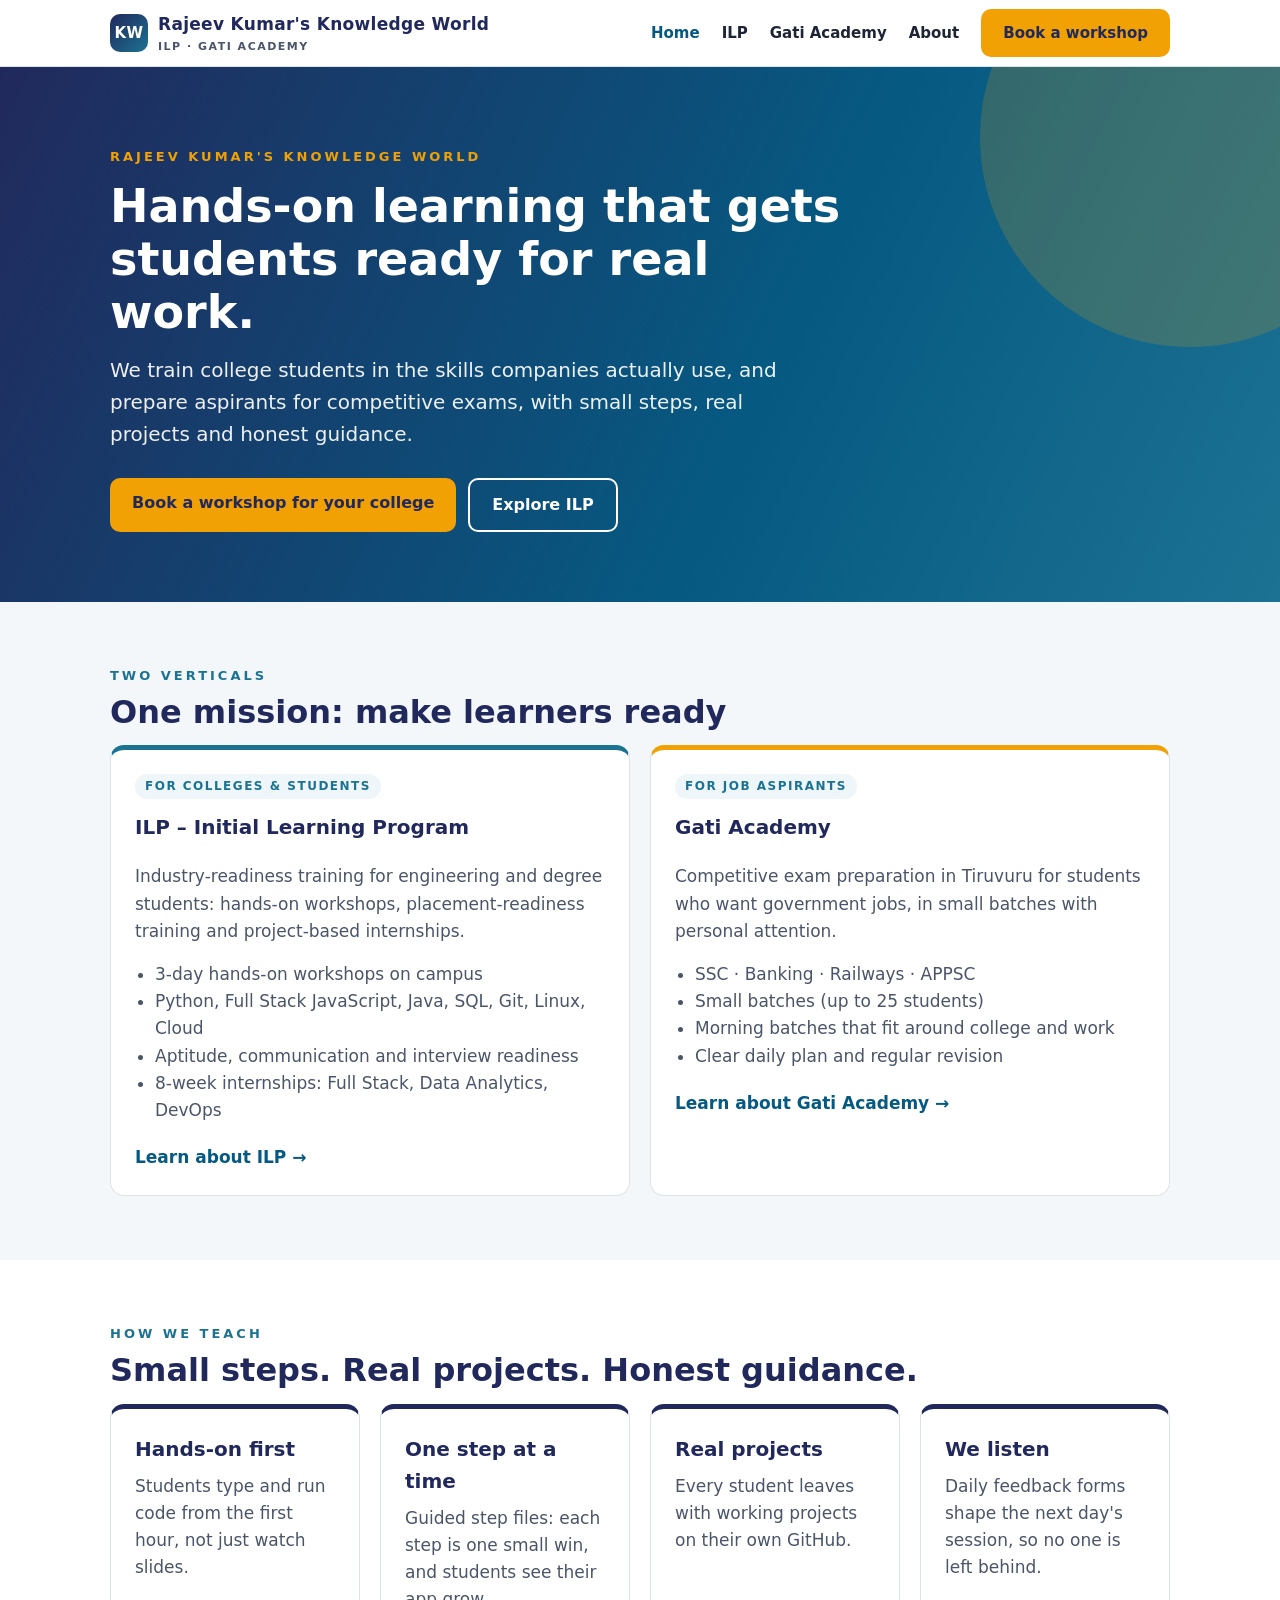
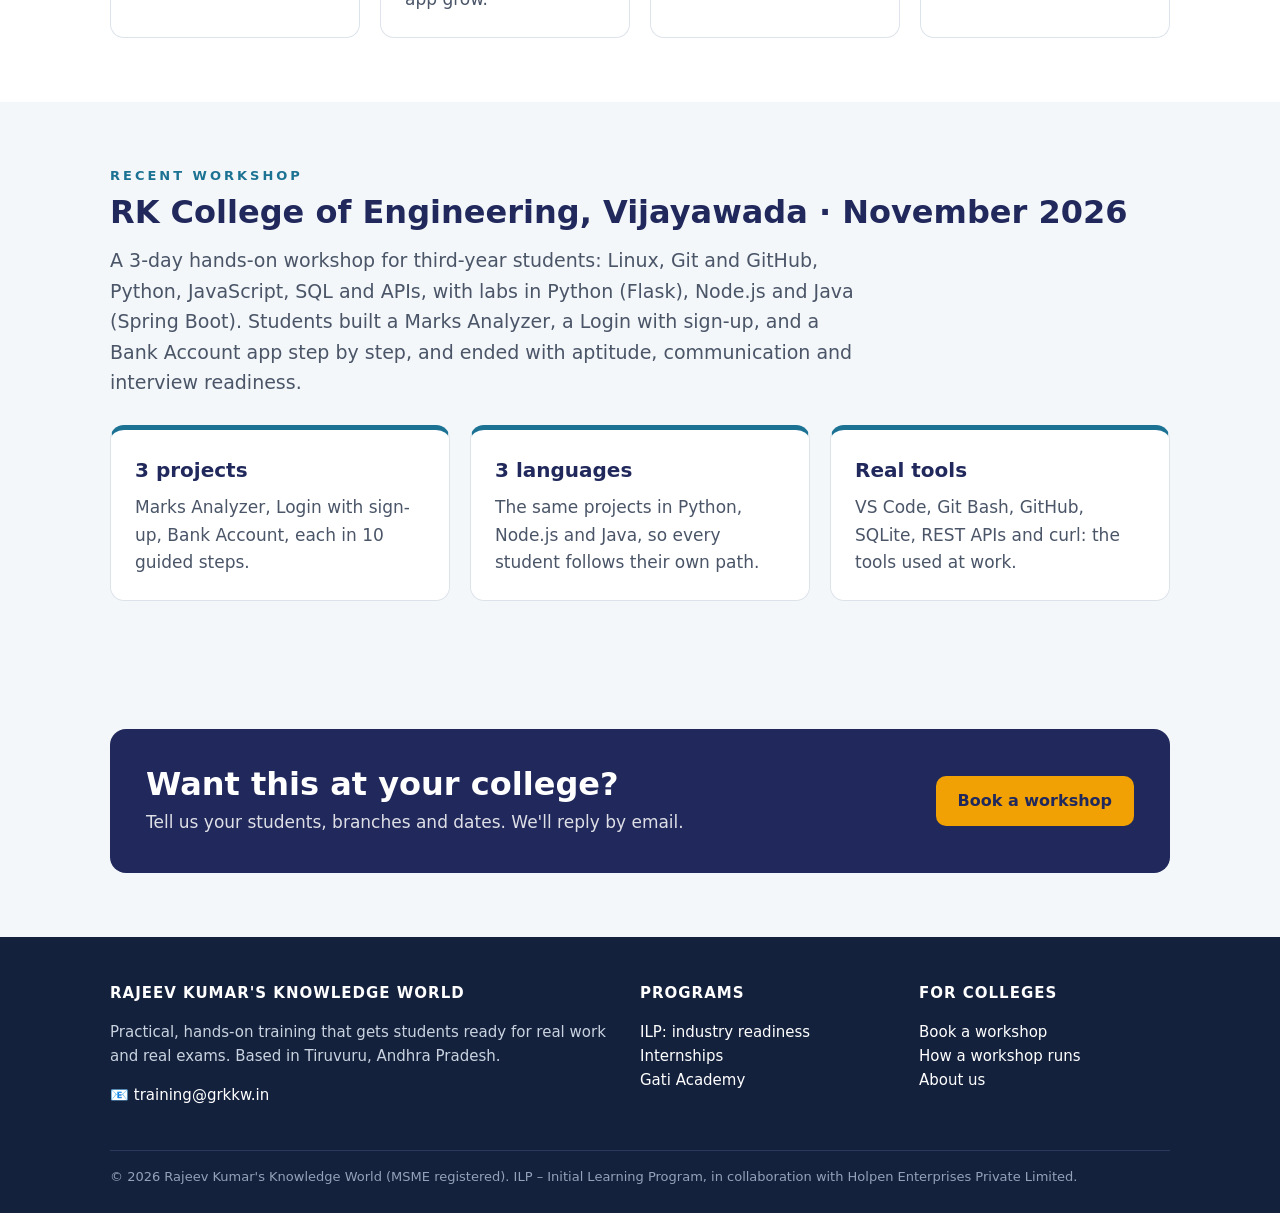
==== index.html @ ee4f8bba "grkkw.in website: home, ILP, Gati Academy, about, college booking form" ====
<!doctype html><html lang="en"><head><meta charset="utf-8"><meta name="viewport" content="width=device-width, initial-scale=1">
<title>Rajeev Kumar's Knowledge World · ILP & Gati Academy</title><meta name="description" content="Hands-on industry-readiness training for college students (ILP) and competitive exam preparation (Gati Academy) from Tiruvuru, Andhra Pradesh."><link rel="stylesheet" href="style.css">
<link rel="icon" href="data:image/svg+xml,%3Csvg xmlns='http://www.w3.org/2000/svg' viewBox='0 0 64 64'%3E%3Crect width='64' height='64' rx='14' fill='%2321295C'/%3E%3Ctext x='32' y='42' font-size='26' font-family='Arial' font-weight='700' fill='%23F2A104' text-anchor='middle'%3EKW%3C/text%3E%3C/svg%3E"></head><body>
<header><div class="wrap nav"><a class="logo" href="index.html"><span class="mk">KW</span><span>Rajeev Kumar's Knowledge World<small>ILP · Gati Academy</small></span></a>
<button class="menu" aria-label="Menu" onclick="document.querySelector('.links').classList.toggle('open')">☰</button>
<nav class="links"><a href="index.html" class="on">Home</a><a href="ilp.html">ILP</a><a href="gati.html">Gati Academy</a><a href="about.html">About</a><a class="btn" href="colleges.html">Book a workshop</a></nav></div></header>
<section class="hero"><div class="wrap"><div class="eyebrow">Rajeev Kumar's Knowledge World</div>
<h1>Hands-on learning that gets students ready for real work.</h1>
<p>We train college students in the skills companies actually use, and prepare aspirants for competitive exams, with small steps, real projects and honest guidance.</p>
<div class="cta"><a class="btn" href="colleges.html">Book a workshop for your college</a><a class="btn ghost" href="ilp.html">Explore ILP</a></div></div></section>

<section class="blk"><div class="wrap"><div class="eyebrow" style="color:var(--teal)">Two verticals</div><h2>One mission: make learners ready</h2>
<div class="grid g2">
<div class="card top vert"><span class="tag">For colleges &amp; students</span><h3>ILP – Initial Learning Program</h3>
<p>Industry-readiness training for engineering and degree students: hands-on workshops, placement-readiness training and project-based internships.</p>
<ul><li>3-day hands-on workshops on campus</li><li>Python, Full Stack JavaScript, Java, SQL, Git, Linux, Cloud</li><li>Aptitude, communication and interview readiness</li><li>8-week internships: Full Stack, Data Analytics, DevOps</li></ul>
<a href="ilp.html"><b>Learn about ILP →</b></a></div>
<div class="card amber vert"><span class="tag">For job aspirants</span><h3>Gati Academy</h3>
<p>Competitive exam preparation in Tiruvuru for students who want government jobs, in small batches with personal attention.</p>
<ul><li>SSC · Banking · Railways · APPSC</li><li>Small batches (up to 25 students)</li><li>Morning batches that fit around college and work</li><li>Clear daily plan and regular revision</li></ul>
<a href="gati.html"><b>Learn about Gati Academy →</b></a></div>
</div></div></section>

<section class="blk alt"><div class="wrap"><div class="eyebrow" style="color:var(--teal)">How we teach</div><h2>Small steps. Real projects. Honest guidance.</h2>
<div class="grid g4">
<div class="card navy"><h3>Hands-on first</h3><p>Students type and run code from the first hour, not just watch slides.</p></div>
<div class="card navy"><h3>One step at a time</h3><p>Guided step files: each step is one small win, and students see their app grow.</p></div>
<div class="card navy"><h3>Real projects</h3><p>Every student leaves with working projects on their own GitHub.</p></div>
<div class="card navy"><h3>We listen</h3><p>Daily feedback forms shape the next day's session, so no one is left behind.</p></div>
</div></div></section>

<section class="blk"><div class="wrap"><div class="eyebrow" style="color:var(--teal)">Recent workshop</div><h2>RK College of Engineering, Vijayawada · November 2026</h2>
<p class="lead">A 3-day hands-on workshop for third-year students: Linux, Git and GitHub, Python, JavaScript, SQL and APIs, with labs in Python (Flask), Node.js and Java (Spring Boot). Students built a Marks Analyzer, a Login with sign-up, and a Bank Account app step by step, and ended with aptitude, communication and interview readiness.</p>
<div class="grid g3">
<div class="card top"><h3>3 projects</h3><p>Marks Analyzer, Login with sign-up, Bank Account, each in 10 guided steps.</p></div>
<div class="card top"><h3>3 languages</h3><p>The same projects in Python, Node.js and Java, so every student follows their own path.</p></div>
<div class="card top"><h3>Real tools</h3><p>VS Code, Git Bash, GitHub, SQLite, REST APIs and curl: the tools used at work.</p></div>
</div></div></section>

<section class="blk"><div class="wrap"><div class="band"><div><h2>Want this at your college?</h2><p>Tell us your students, branches and dates. We'll reply by email.</p></div><a class="btn" href="colleges.html">Book a workshop</a></div></div></section>

<footer><div class="wrap"><div class="fgrid">
<div><h4>Rajeev Kumar's Knowledge World</h4><p>Practical, hands-on training that gets students ready for real work and real exams. Based in Tiruvuru, Andhra Pradesh.</p>
<p>📧 <a href="mailto:training@grkkw.in">training@grkkw.in</a></p></div>
<div><h4>Programs</h4><p><a href="ilp.html">ILP: industry readiness</a><br><a href="ilp.html#internships">Internships</a><br><a href="gati.html">Gati Academy</a></p></div>
<div><h4>For colleges</h4><p><a href="colleges.html">Book a workshop</a><br><a href="ilp.html#workshop">How a workshop runs</a><br><a href="about.html">About us</a></p></div>
</div><div class="legal">© 2026 Rajeev Kumar's Knowledge World (MSME registered). ILP – Initial Learning Program, in collaboration with Holpen Enterprises Private Limited.</div></div></footer>
</body></html>
---- style.css ----
:root{--navy:#21295C;--blue:#065A82;--teal:#1C7293;--amber:#F2A104;--bg:#F4F7F9;--ink:#1D2433;--soft:#4A5568;--line:#DDE3EA;--card:#fff}
*{box-sizing:border-box}html{scroll-behavior:smooth}
body{margin:0;background:var(--bg);color:var(--ink);font:17px/1.6 system-ui,-apple-system,"Segoe UI",Roboto,Arial,sans-serif}
a{color:var(--blue);text-decoration:none}a:hover{text-decoration:underline}
.wrap{max-width:1100px;margin:0 auto;padding:0 20px}
header{background:#fff;border-bottom:1px solid var(--line);position:sticky;top:0;z-index:10}
.nav{display:flex;align-items:center;justify-content:space-between;height:66px;gap:16px}
.logo{display:flex;align-items:center;gap:10px;color:var(--navy);font-weight:800;letter-spacing:.3px}
.logo .mk{width:38px;height:38px;border-radius:10px;background:linear-gradient(135deg,var(--navy),var(--teal));color:#fff;display:flex;align-items:center;justify-content:center;font-size:15px}
.logo small{display:block;font-weight:600;font-size:11px;color:var(--soft);letter-spacing:1.5px;text-transform:uppercase}
.links{display:flex;gap:22px;align-items:center}.links a{color:var(--ink);font-weight:600;font-size:15px}.links a.on{color:var(--blue)}
.btn{display:inline-block;background:var(--amber);color:var(--navy)!important;font-weight:800;padding:12px 22px;border-radius:10px;border:0;cursor:pointer;font-size:16px;text-decoration:none!important}
.btn.dark{background:var(--navy);color:#fff!important}.btn.ghost{background:transparent;border:2px solid #fff;color:#fff!important}
.menu{display:none;background:none;border:0;font-size:26px;color:var(--navy)}
.hero{background:linear-gradient(115deg,var(--navy),var(--blue) 60%,var(--teal));color:#fff;padding:80px 0 70px;position:relative;overflow:hidden}
.hero:after{content:"";position:absolute;right:-120px;top:-140px;width:420px;height:420px;border-radius:50%;background:rgba(242,161,4,.18)}
.eyebrow{color:var(--amber);font-weight:800;letter-spacing:3px;font-size:13px;text-transform:uppercase}
.hero h1{font-size:46px;line-height:1.15;margin:12px 0 16px;max-width:760px}
.hero p{font-size:20px;max-width:680px;opacity:.92;margin:0 0 28px}
.hero .cta{display:flex;gap:12px;flex-wrap:wrap;position:relative;z-index:1}
section.blk{padding:64px 0}section.alt{background:#fff}
h2{font-size:32px;color:var(--navy);margin:6px 0 14px;line-height:1.2}
.lead{font-size:19px;color:var(--soft);max-width:760px;margin:0 0 28px}
.grid{display:grid;gap:20px}.g2{grid-template-columns:repeat(2,1fr)}.g3{grid-template-columns:repeat(3,1fr)}.g4{grid-template-columns:repeat(4,1fr)}
.card{background:var(--card);border:1px solid var(--line);border-radius:14px;padding:24px}
.card h3{margin:0 0 8px;color:var(--navy);font-size:20px}.card p{margin:0;color:var(--soft)}
.card.top{border-top:5px solid var(--teal)}.card.amber{border-top:5px solid var(--amber)}.card.navy{border-top:5px solid var(--navy)}
.vert{display:flex;flex-direction:column;gap:12px}.vert .tag{align-self:flex-start;background:#eef6f9;color:var(--teal);font-weight:800;font-size:12px;letter-spacing:1.5px;padding:3px 10px;border-radius:12px;text-transform:uppercase}
.vert ul{margin:4px 0 8px;padding-left:20px;color:var(--soft)}
.steps{counter-reset:s}.step{display:flex;gap:16px;align-items:flex-start;margin:0 0 18px}
.step:before{counter-increment:s;content:counter(s);flex:0 0 40px;height:40px;border-radius:50%;background:var(--navy);color:#fff;font-weight:800;display:flex;align-items:center;justify-content:center}
.step h3{margin:0 0 4px;color:var(--navy);font-size:19px}.step p{margin:0;color:var(--soft)}
.band{background:var(--navy);color:#fff;border-radius:16px;padding:36px;display:flex;justify-content:space-between;align-items:center;gap:20px;flex-wrap:wrap}
.band h2{color:#fff;margin:0}.band p{margin:6px 0 0;opacity:.85}
.pill{display:inline-block;background:#eef6f9;color:var(--teal);font-weight:700;font-size:13px;padding:4px 12px;border-radius:14px;margin:0 6px 6px 0}
.quote{border-left:5px solid var(--amber);background:#FFF8E8;border-radius:10px;padding:18px 22px;margin:0;color:var(--ink);font-size:18px}
.quote cite{display:block;margin-top:8px;font-style:normal;color:var(--soft);font-size:14px}
form .q{margin:0 0 16px}form label.t{display:block;font-weight:700;margin-bottom:6px;color:var(--navy)}
input[type=text],input[type=email],input[type=tel],input[type=number],select,textarea{width:100%;padding:12px 14px;border:1px solid #c9d2dc;border-radius:10px;font:inherit;background:#fff}
textarea{min-height:110px;resize:vertical}input:focus,select:focus,textarea:focus{outline:2px solid var(--teal);border-color:var(--teal)}
.opt{display:flex;align-items:center;gap:10px;padding:10px 12px;border:1px solid var(--line);border-radius:10px;margin-bottom:8px;cursor:pointer;background:#fff}
.opt input{width:18px;height:18px;accent-color:var(--navy)}
.req{color:#c0392b}.err{color:#c0392b;font-weight:700;margin:10px 0}.ok{background:#e7f6ec;color:#1e7b3c;border-radius:10px;padding:18px;font-weight:700}
.hide{display:none}
footer{background:#14213D;color:#C9D3E0;padding:44px 0 26px;margin-top:0;font-size:15px}
footer a{color:#fff}footer h4{color:#fff;margin:0 0 10px;font-size:15px;letter-spacing:1px;text-transform:uppercase}
.fgrid{display:grid;grid-template-columns:2fr 1fr 1fr;gap:28px}.legal{border-top:1px solid #2B3A5C;margin-top:28px;padding-top:16px;font-size:13px;color:#93A2B8}
@media(max-width:860px){.g3,.g4{grid-template-columns:1fr 1fr}.hero h1{font-size:36px}.fgrid{grid-template-columns:1fr}}
@media(max-width:640px){.g2,.g3,.g4{grid-template-columns:1fr}.links{display:none;position:absolute;top:66px;left:0;right:0;background:#fff;flex-direction:column;padding:14px 20px;border-bottom:1px solid var(--line);align-items:flex-start}.links.open{display:flex}.menu{display:block}.hero{padding:56px 0}.hero h1{font-size:30px}h2{font-size:26px}section.blk{padding:46px 0}}
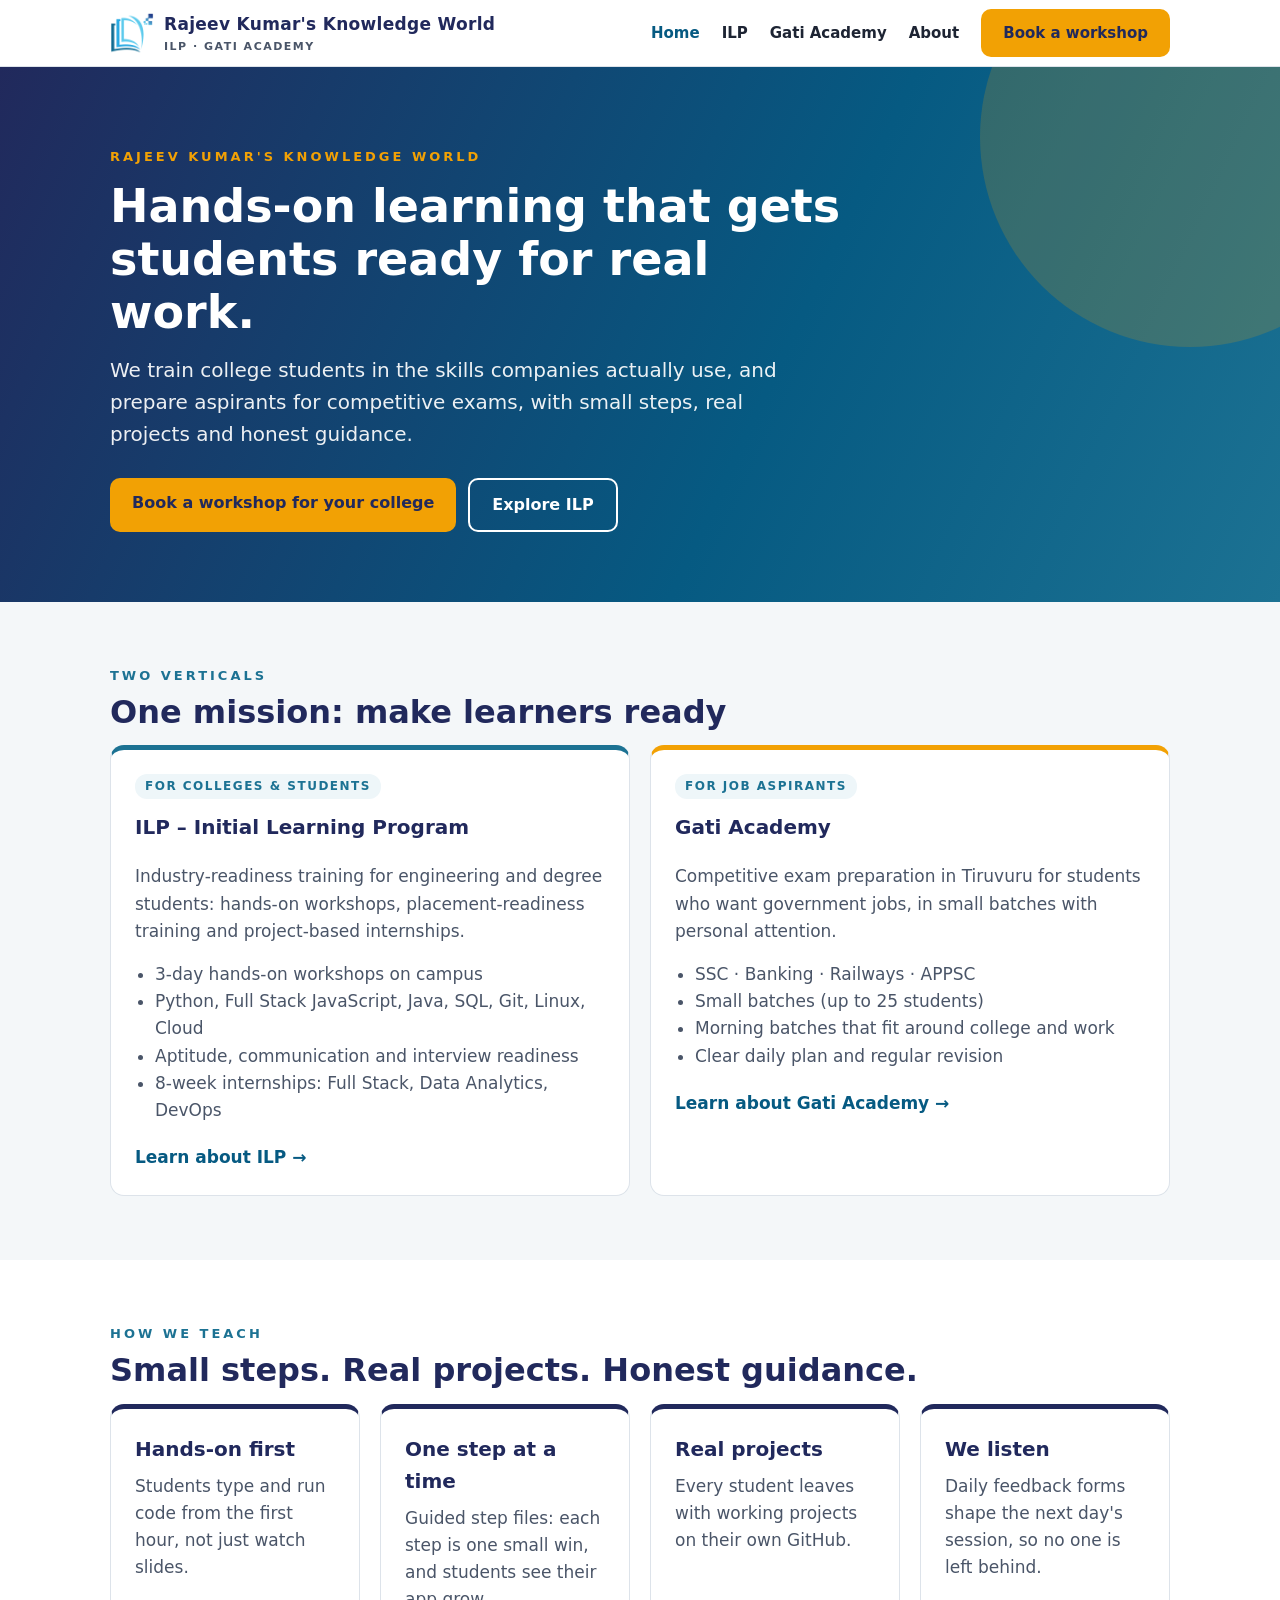
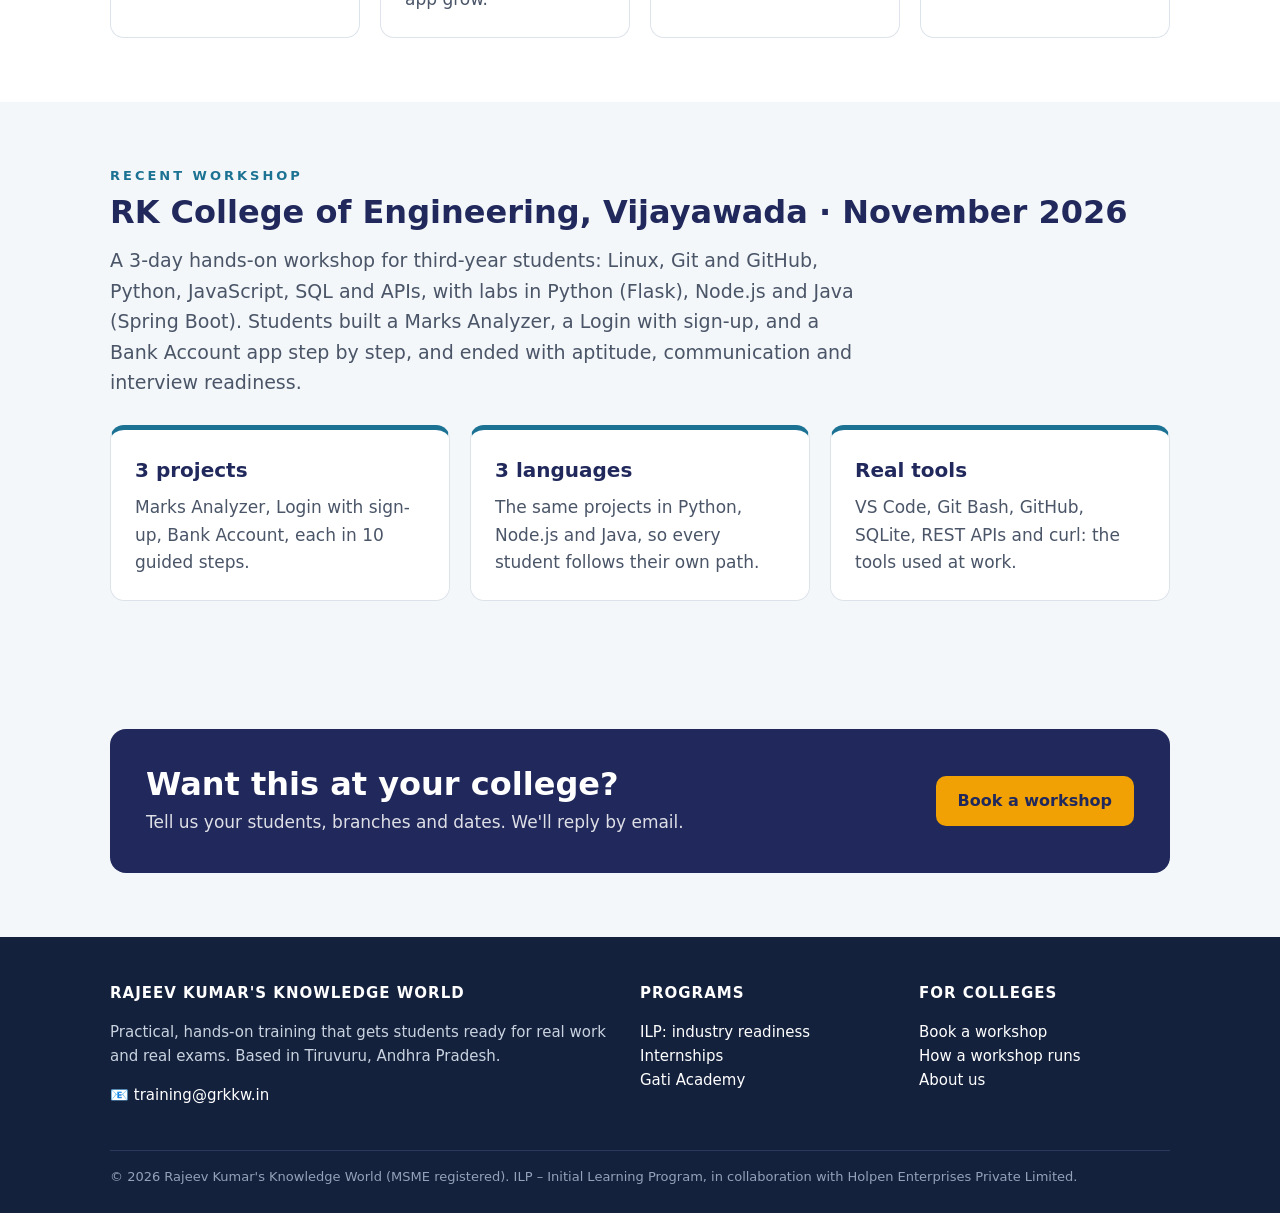
==== commit 5583c419: "Add new logo and favicons; fix 404 paths and form labels - Replace the KW badge and SVG favicon with" ====
--- a/index.html
+++ b/index.html
@@ -1,7 +1,7 @@
 <!doctype html><html lang="en"><head><meta charset="utf-8"><meta name="viewport" content="width=device-width, initial-scale=1">
 <title>Rajeev Kumar's Knowledge World · ILP & Gati Academy</title><meta name="description" content="Hands-on industry-readiness training for college students (ILP) and competitive exam preparation (Gati Academy) from Tiruvuru, Andhra Pradesh."><link rel="stylesheet" href="style.css">
-<link rel="icon" href="data:image/svg+xml,%3Csvg xmlns='http://www.w3.org/2000/svg' viewBox='0 0 64 64'%3E%3Crect width='64' height='64' rx='14' fill='%2321295C'/%3E%3Ctext x='32' y='42' font-size='26' font-family='Arial' font-weight='700' fill='%23F2A104' text-anchor='middle'%3EKW%3C/text%3E%3C/svg%3E"></head><body>
-<header><div class="wrap nav"><a class="logo" href="index.html"><span class="mk">KW</span><span>Rajeev Kumar's Knowledge World<small>ILP · Gati Academy</small></span></a>
+<link rel="icon" type="image/png" href="img/favicon.png"><link rel="apple-touch-icon" href="img/apple-touch-icon.png"></head><body>
+<header><div class="wrap nav"><a class="logo" href="index.html"><img class="mk" src="img/logo.png" alt="" width="44" height="44"><span>Rajeev Kumar's Knowledge World<small>ILP · Gati Academy</small></span></a>
 <button class="menu" aria-label="Menu" onclick="document.querySelector('.links').classList.toggle('open')">☰</button>
 <nav class="links"><a href="index.html" class="on">Home</a><a href="ilp.html">ILP</a><a href="gati.html">Gati Academy</a><a href="about.html">About</a><a class="btn" href="colleges.html">Book a workshop</a></nav></div></header>
 <section class="hero"><div class="wrap"><div class="eyebrow">Rajeev Kumar's Knowledge World</div>
--- a/style.css
+++ b/style.css
@@ -6,7 +6,7 @@
 header{background:#fff;border-bottom:1px solid var(--line);position:sticky;top:0;z-index:10}
 .nav{display:flex;align-items:center;justify-content:space-between;height:66px;gap:16px}
 .logo{display:flex;align-items:center;gap:10px;color:var(--navy);font-weight:800;letter-spacing:.3px}
-.logo .mk{width:38px;height:38px;border-radius:10px;background:linear-gradient(135deg,var(--navy),var(--teal));color:#fff;display:flex;align-items:center;justify-content:center;font-size:15px}
+.logo .mk{width:44px;height:44px;flex:none}
 .logo small{display:block;font-weight:600;font-size:11px;color:var(--soft);letter-spacing:1.5px;text-transform:uppercase}
 .links{display:flex;gap:22px;align-items:center}.links a{color:var(--ink);font-weight:600;font-size:15px}.links a.on{color:var(--blue)}
 .btn{display:inline-block;background:var(--amber);color:var(--navy)!important;font-weight:800;padding:12px 22px;border-radius:10px;border:0;cursor:pointer;font-size:16px;text-decoration:none!important}
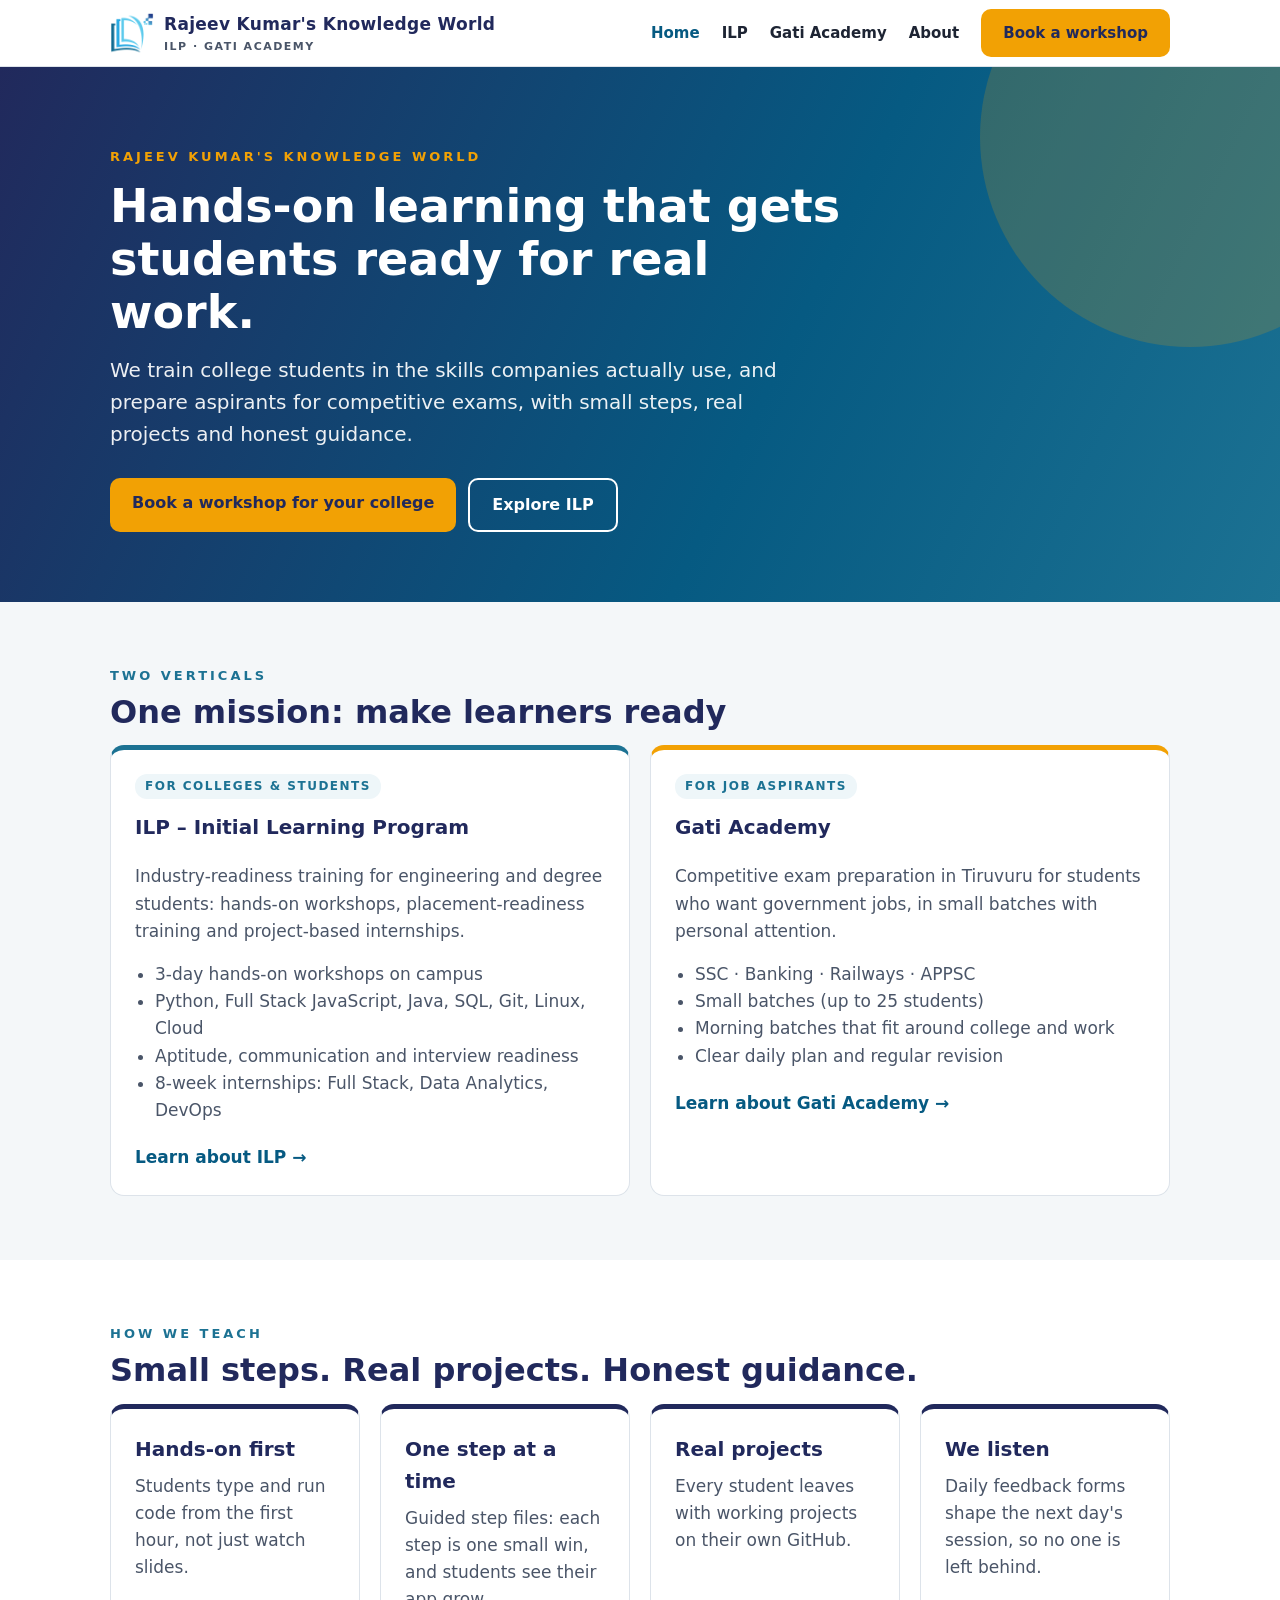
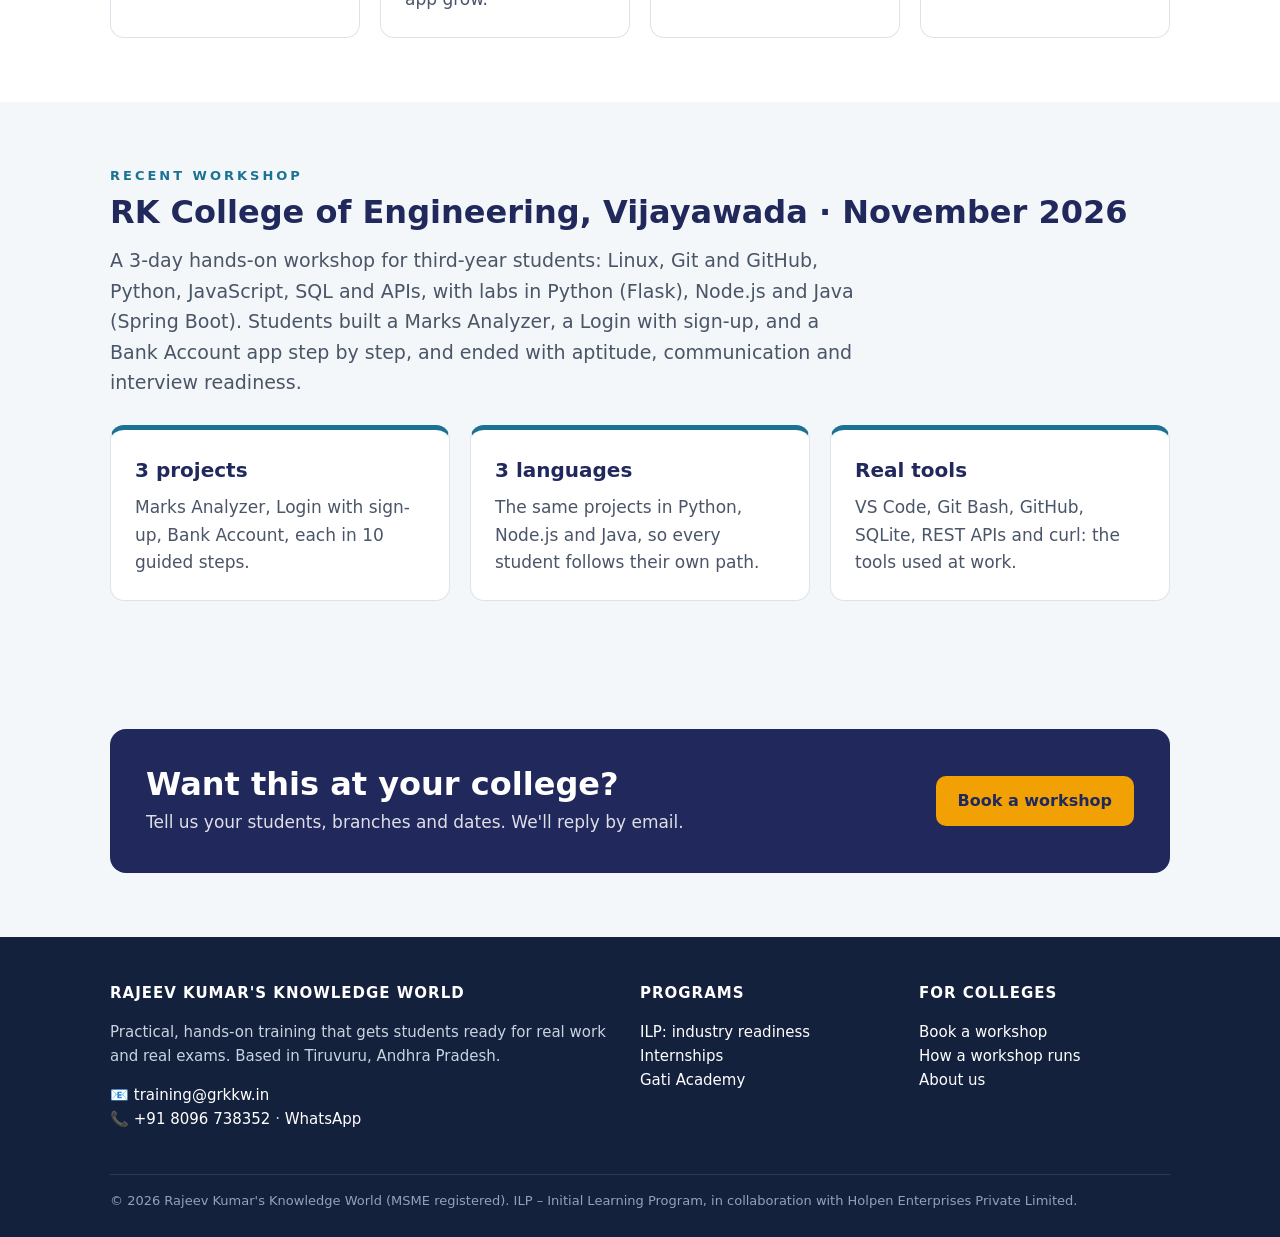
==== commit 201e8f1b: "Add phone and WhatsApp contact - Footer on every page: tap-to-call +91 8096 738352 and a WhatsApp li" ====
--- a/index.html
+++ b/index.html
@@ -41,7 +41,7 @@
 
 <footer><div class="wrap"><div class="fgrid">
 <div><h4>Rajeev Kumar's Knowledge World</h4><p>Practical, hands-on training that gets students ready for real work and real exams. Based in Tiruvuru, Andhra Pradesh.</p>
-<p>📧 <a href="mailto:training@grkkw.in">training@grkkw.in</a></p></div>
+<p>📧 <a href="mailto:training@grkkw.in">training@grkkw.in</a><br>📞 <a href="tel:+918096738352">+91 8096 738352</a> · <a href="https://wa.me/918096738352" target="_blank" rel="noopener">WhatsApp</a></p></div>
 <div><h4>Programs</h4><p><a href="ilp.html">ILP: industry readiness</a><br><a href="ilp.html#internships">Internships</a><br><a href="gati.html">Gati Academy</a></p></div>
 <div><h4>For colleges</h4><p><a href="colleges.html">Book a workshop</a><br><a href="ilp.html#workshop">How a workshop runs</a><br><a href="about.html">About us</a></p></div>
 </div><div class="legal">© 2026 Rajeev Kumar's Knowledge World (MSME registered). ILP – Initial Learning Program, in collaboration with Holpen Enterprises Private Limited.</div></div></footer>
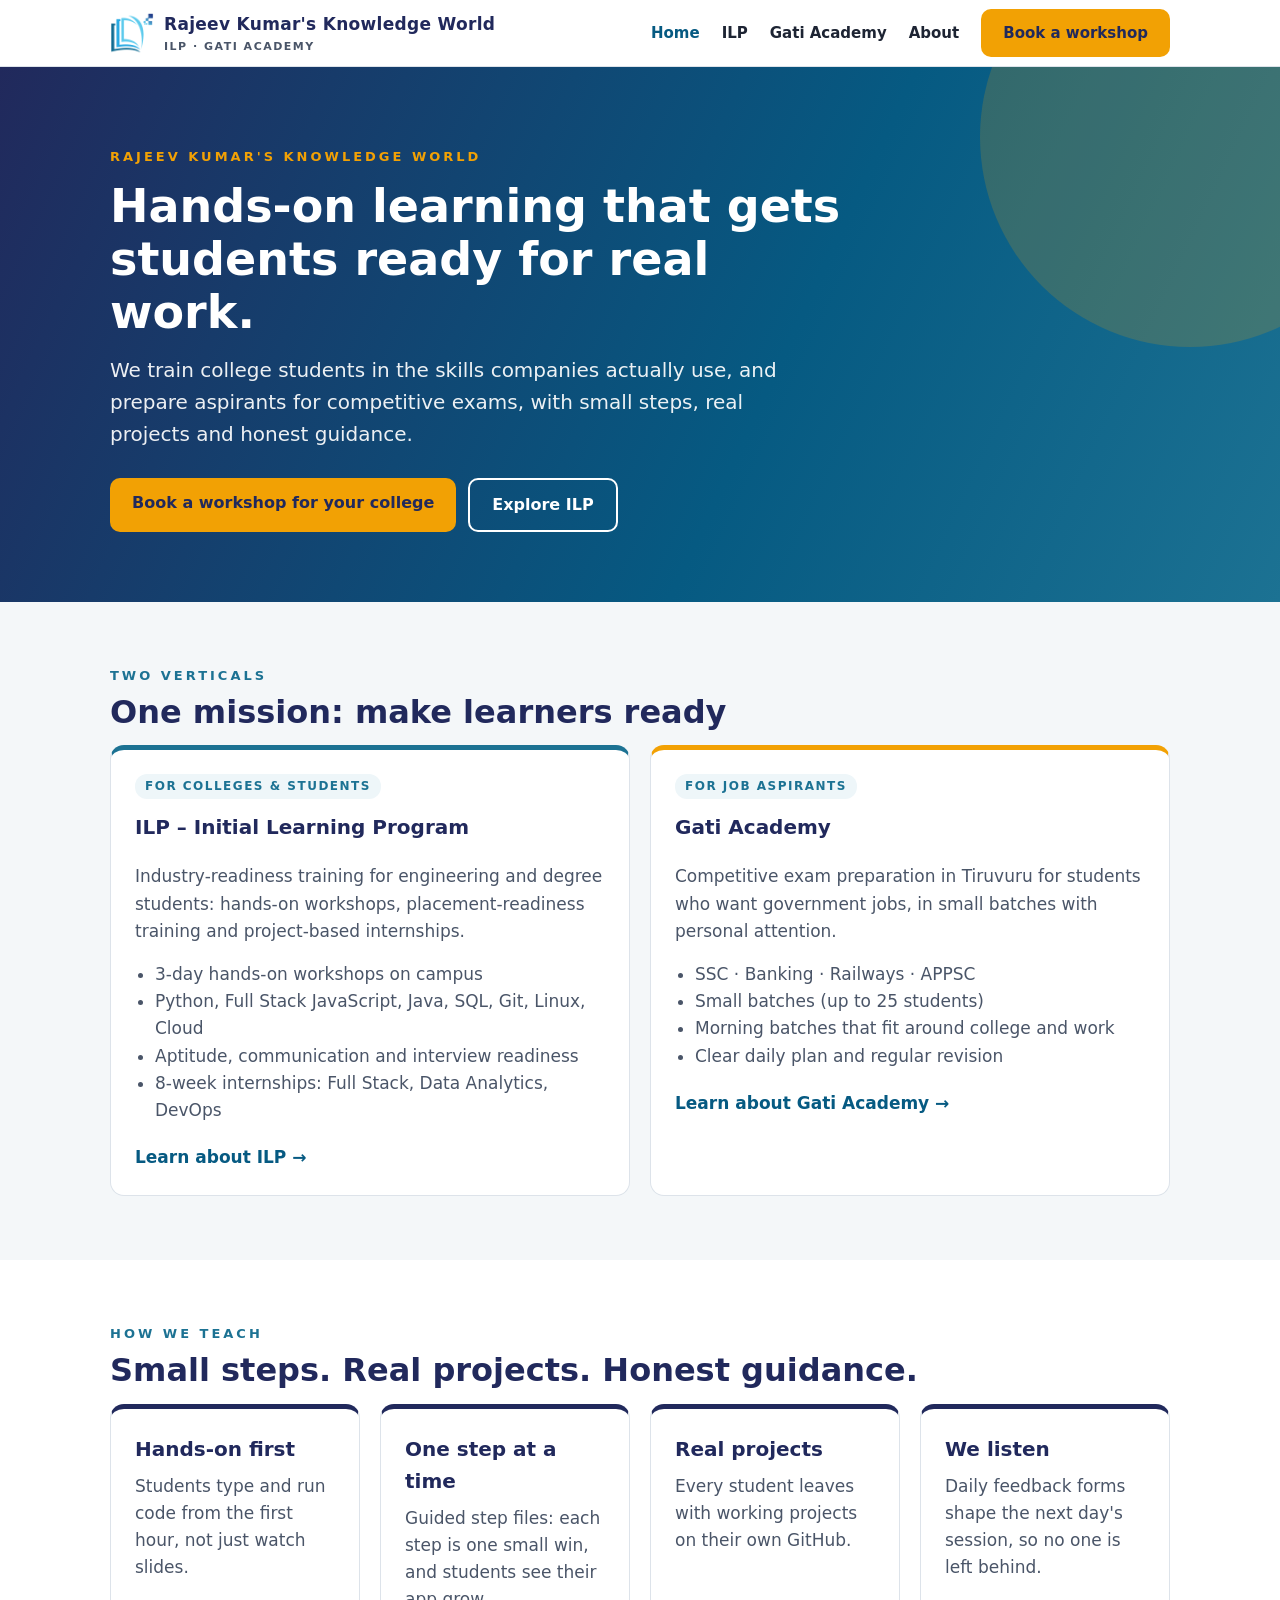
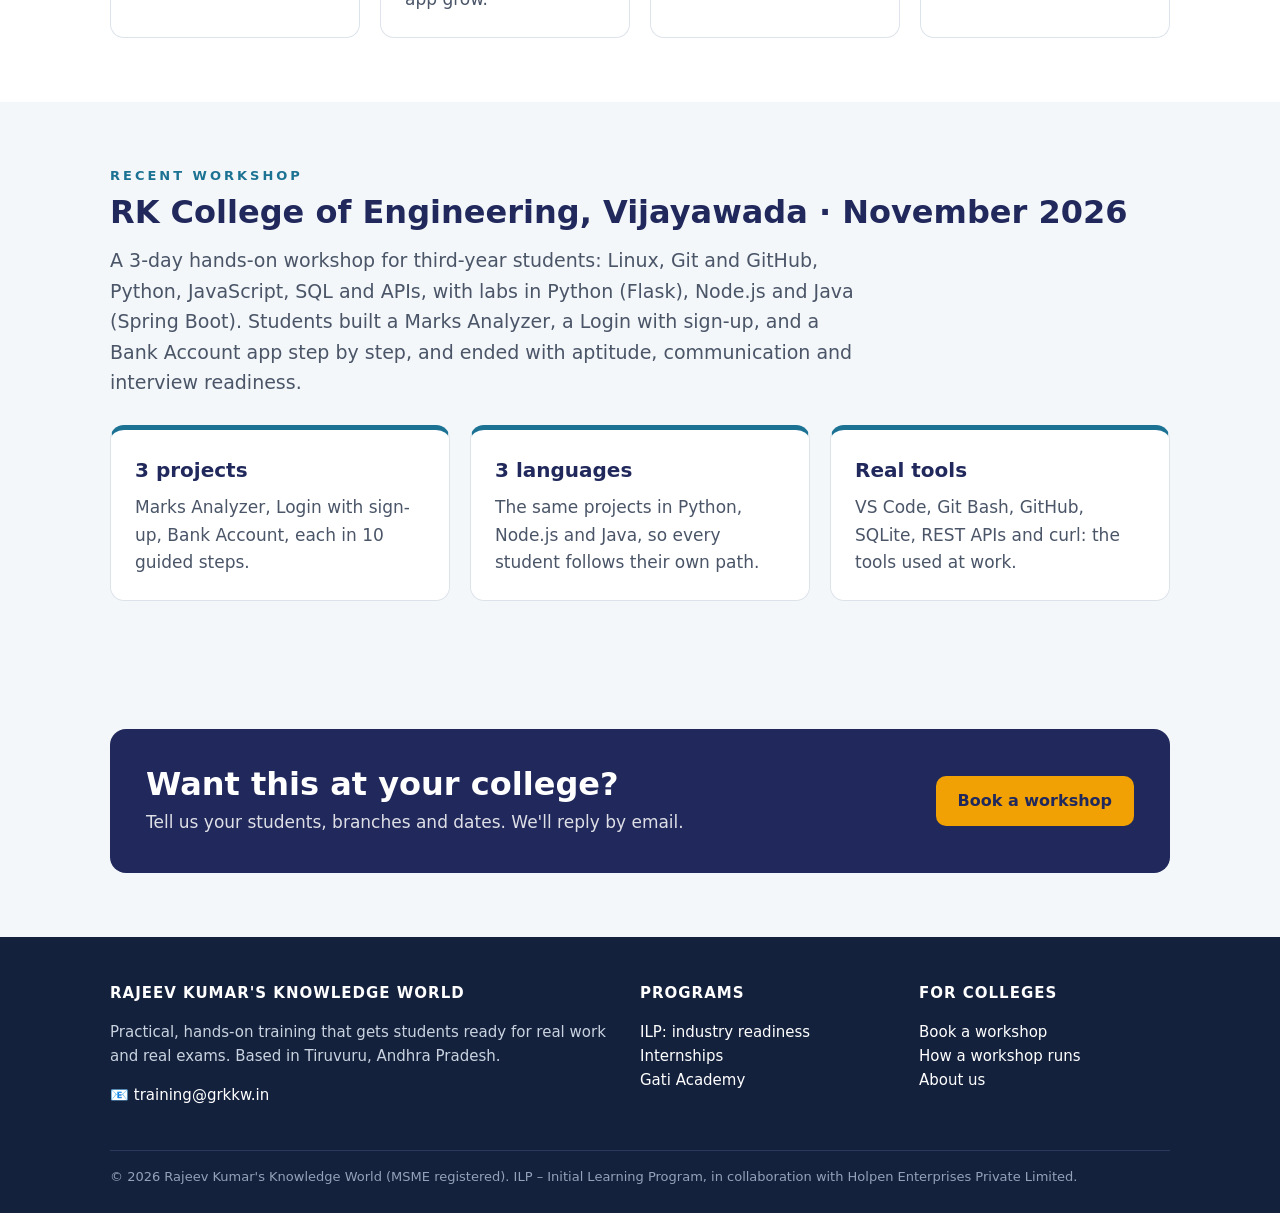
==== commit 8676e296: "Merge branch 'main' of github.com:grkkworldorg/grkkw.in" ====
--- a/index.html
+++ b/index.html
@@ -41,7 +41,7 @@
 
 <footer><div class="wrap"><div class="fgrid">
 <div><h4>Rajeev Kumar's Knowledge World</h4><p>Practical, hands-on training that gets students ready for real work and real exams. Based in Tiruvuru, Andhra Pradesh.</p>
-<p>📧 <a href="mailto:training@grkkw.in">training@grkkw.in</a><br>📞 <a href="tel:+918096738352">+91 8096 738352</a> · <a href="https://wa.me/918096738352" target="_blank" rel="noopener">WhatsApp</a></p></div>
+<p>📧 <a href="mailto:training@grkkw.in">training@grkkw.in</a></p></div>
 <div><h4>Programs</h4><p><a href="ilp.html">ILP: industry readiness</a><br><a href="ilp.html#internships">Internships</a><br><a href="gati.html">Gati Academy</a></p></div>
 <div><h4>For colleges</h4><p><a href="colleges.html">Book a workshop</a><br><a href="ilp.html#workshop">How a workshop runs</a><br><a href="about.html">About us</a></p></div>
 </div><div class="legal">© 2026 Rajeev Kumar's Knowledge World (MSME registered). ILP – Initial Learning Program, in collaboration with Holpen Enterprises Private Limited.</div></div></footer>
